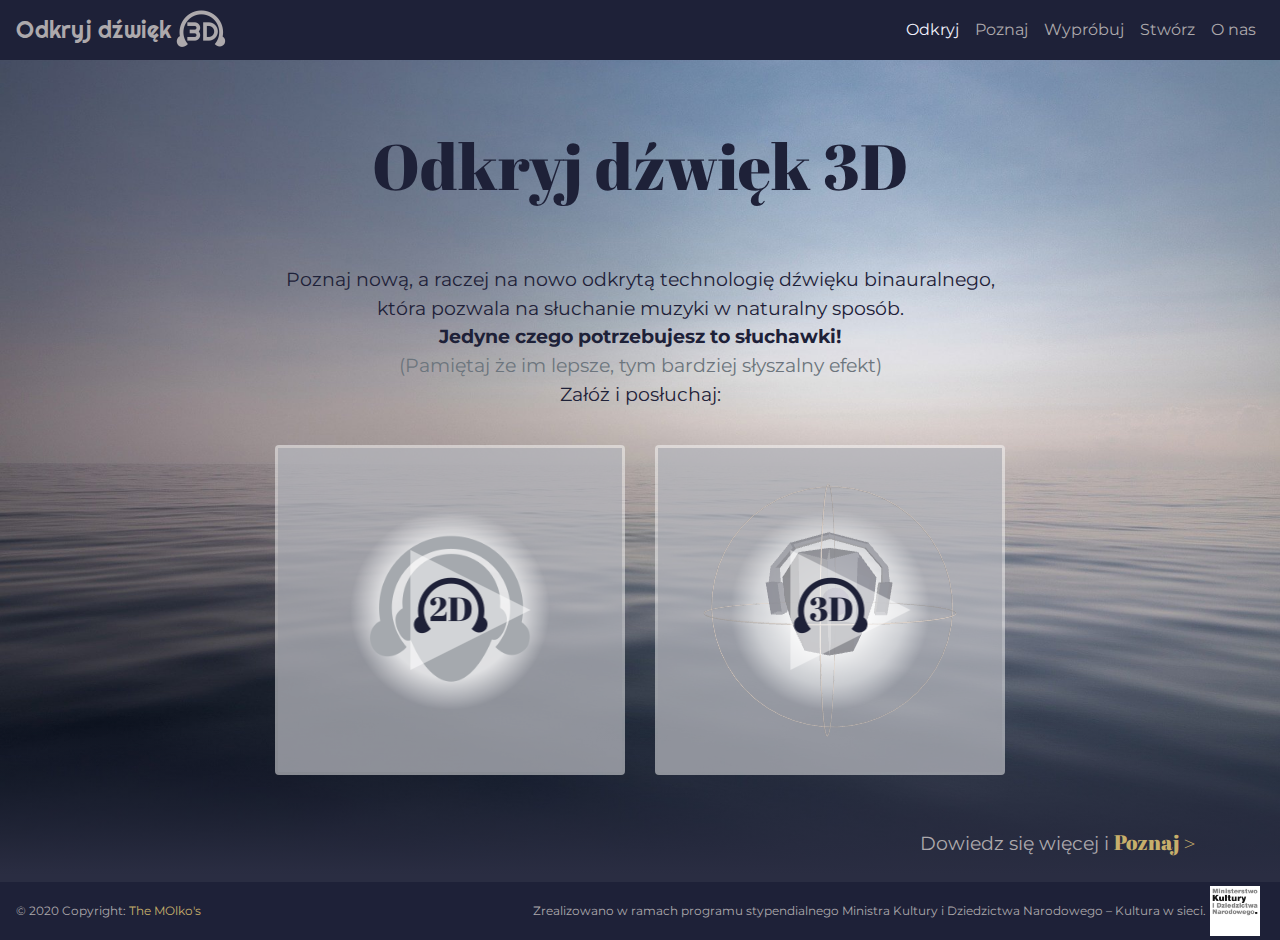
==== index.html @ d0518690 "Improved page appearance" ====
<!DOCTYPE html>
<html lang="en">
<head>
  <meta charset="UTF-8">
  <meta name="viewport" content="width=device-width, initial-scale=1.0, shrink-to-fit=no">
  <link rel="icon" href="/favicon.ico"/>
  <link href="https://fonts.googleapis.com/css2?family=Kaushan+Script&display=swap" rel="stylesheet">
  <link href="https://fonts.googleapis.com/css2?family=Abril+Fatface&family=Montserrat&display=swap" rel="stylesheet">
  <link href="https://fonts.googleapis.com/css2?family=Montserrat&display=swap" rel="stylesheet">
  <link href="https://fonts.googleapis.com/css2?family=Righteous&display=swap" rel="stylesheet">
  <link href="https://fonts.googleapis.com/css2?family=Roboto+Slab&display=swap" rel="stylesheet">
  <link rel="stylesheet" href="/libraries/bootstrap.min.css">
  <link rel="stylesheet" href="/main.css">
  <title>Odkryj dźwięk 3D</title>
</head>
<body class="bg-second">

  <nav class="navbar sticky-top navbar-expand-md bg-main navbar-dark py-0">

    <a class="navbar-brand align-items-center" href="/">
      <span class="d-md-inline-block logo-text align-middle txt-light d-none">Odkryj dźwięk</span>
      <img src="/images/logo-light.png" alt="Logo" class="d-inline-block mr-2 mt-0 " width="50" height="50">
    </a>

    <button class="navbar-toggler" type="button" data-toggle="collapse" data-target="#navbarTogglerDemo01" aria-controls="navbarTogglerDemo01" aria-expanded="false" aria-label="Toggle navigation">
      <span class="navbar-toggler-icon"></span>
    </button>

    <div class="collapse navbar-collapse" id="navbarTogglerDemo01">
      <ul class="navbar-nav ml-auto mt-2 mt-md-0">
        <li class="nav-item active">
          <a class="nav-link disabled" href="/">Odkryj<span class="sr-only">(current)</span></a>
        </li>
        <li class="nav-item">
          <a class="nav-link" href="/learn">Poznaj</a>
        </li>
        <li class="nav-item">
          <a class="nav-link" href="/sandbox">Wypróbuj</a>
        </li>
        <li class="nav-item">
          <a class="nav-link" href="/create">Stwórz</a>
        </li>
        <li class="nav-item">
          <a class="nav-link" href="/about">O nas</a>
        </li>
      </ul>
    </div>

  </nav>

  <div class="background-image">

    <section class="header">
      <div class="content mt-4 mb-0 mt-md-5">
        <h1 class="font-sherrif">Odkryj dźwięk 3D</h1>
      </div>
    </section>
  
    <div class="container">
      <div class="row">
        <div class="col-md-12 text-center p-3 mb-0" style="height: fit-content;">
          <p class="m-3">Poznaj nową, a raczej na nowo odkrytą technologię dźwięku binauralnego, 
            <br>która pozwala na słuchanie muzyki w naturalny sposób. </h1>
            <br><b>Jedyne czego potrzebujesz to słuchawki!</b><br>
            <span class="text-muted">(Pamiętaj że im lepsze, tym bardziej słyszalny efekt)</span><br>
            Załóż i posłuchaj:
          </p>              
        </div>
      </div>
      <div class="row mb-5">
        <div class="col-0 col-lg-2"></div>
        <div id="canvas0" class="col-md-6 col-lg-4 canvas-container my-1">
          <button class="start btn"><img src="/images/play-button-2d-dark.png" class="start-triangle" alt="start button" width="120" height="120"></button>
          <div class="canvas-holder canvas-2d" name="test1">
            <img src="/images/glowa-2d-dark.png" alt="Głowa w 2d" style="z-index:1; width:200px; height:auto"><div class="canvas-bg-container"><div></div></div>
          </div>
        </div>
        <div id="canvas1" class="col-md-6 col-lg-4 canvas-container my-1">
          <button class="start btn"><img src="/images/play-button-3d-dark.png" class="start-triangle" alt="start button" width="120" height="120"></button>
          <div class="canvas-holder canvas-3d" name="test1"><div class="canvas-bg-container"><div></div></div></div>
          <img src="/images/gradient.png" alt="gradient tła" class="gradient" style="width:200px; z-index: 0;">
        </div>
      </div>
    </div>

    <section class="ending">
      <div class="container mb-2">
        <div class="row">
          <p class="float-right txt-light col-12 text-right">Dowiedz się więcej i <a href="/learn" class="font-sherrif continue-link">Poznaj ></a></p>
        </div>
      </div>
    </section>

  </div>

  

  <footer class="bg-main footer d-flex justify-content-between align-items-center px-3">
    <div class="footer-copyright text-center txt-light txt-footer">© 2020 Copyright:
      <a href="/about"> The MOlko's</a>
    </div>

    <div class="text-right txt-footer d-flex flex-row align-items-center">
      <span class="txt-light d-none d-md-inline-block">Zrealizowano w ramach programu stypendialnego 
      Ministra Kultury i Dziedzictwa Narodowego – Kultura w sieci.</span>
      <img src="/images/mkidn_greyscale.jpg" class="logo-ministerstwa m-1" alt="Logo Ministerstwa Kultury i Dziedzictwa Narodowego">
    </div>
  </footer>

  <script src="/libraries/jquery-3.5.1.slim.min.js"></script>
  <script src="/libraries/popper.min.js"></script>
  <script src="/libraries/bootstrap.min.js"></script>
  <script src="/libraries/three.min.js"></script>
  <script src="/libraries/GLTFLoader.js"></script>
  <script src="/app.js"></script>
</body>
</html>
---- main.css ----
* {
    box-sizing: border-box;
    font-family: 'Montserrat', sans-serif;
    color: #1e2138;
}

html {
    font-size: 14px;
}

.font-sherrif {
    font-family: 'Abril Fatface', cursive;
}

.txt-light {
    color: #ada9ac;
}

.txt-dark {
    color: #1e2138;
}

p {
    font-size: 1.2rem;
}

ul {
    list-style: none;
}

.continue-link {
    font-size: 1.3rem;
}

.logo-text {
    font-size: 23px;
    font-family: 'Righteous', cursive;
}

.nav-link {
    font-size: 16px;
    color: #ada9ac !important;
}

.nav-link.disabled {
    color: #f1f1fd !important;
}

.bg-main {
    background-color: #1e2138;
}

.bg-second {
    background-color: #2a2d42;
}

.background-image {
    background: linear-gradient( rgba(0, 0, 0, 0) 80%, rgba(42, 45, 66, 1)), url("./images/sea-3652697_1920.jpg");
    background-position: center;
    background-repeat: no-repeat;
    background-size: cover;
}

.background-image-header {
    background: linear-gradient( rgba(0, 0, 0, 0) 80%, rgba(42, 45, 66, 1)), url("./images/sea-3652697_1920.jpg");
    background-position: center;
    background-repeat: no-repeat;
    background-size: 150%;
}

section.header {
    width: 100%;
    display: flex;
    justify-content: center;
    align-items: center;
    padding: 20px;
}

.canvas-container {
    position: relative;
    display: flex;
    z-index: 2;
}

.start.btn {
    background-color: rgba(250, 250, 250, 0.5);
    width: 100%;
    height: 330px;
    z-index: 2;
    transition: 0.3s;
}
.start.btn.hidden {
    opacity: 0;
}

.start-triangle {
    transform: translate(17%);
}

.canvas-holder {
    position: absolute;
    top: 0;
    left: 0;
    width: 100%;
    height: 100%;
    display: flex;
    align-items: center;
    justify-content: center;
}

.canvas-bg-container {
    position: absolute;
    width: 100%;
    height: 100%;
    padding-left: 18px;
    padding-right: 18px;
    padding-top: 3px;
    padding-bottom: 3px;
    z-index: 0;
}

.canvas-bg-container div {
    width: 100%;
    height: 100%;
    background-color: rgba(42, 45, 66, 0.5);
    z-index: 0;
}

.sticky-footer {
    position: absolute;
    bottom: 0px;
    width: 100%;
}

.txt-footer {
    font-size: 12px;
}

.logo-ministerstwa {
    height: 50px;
    width: auto;
}

h1{
    text-align: center;
    font-size: 4rem;
}

h2 {
    font-size: 1.6rem;
}

h3 {
    font-size: 1.4rem;
}

h4 {
    font-size: 1.2rem;
}

a {
    color: #c7af6b  ;
}

a:hover {
    text-decoration: underline;
    color: #c7af6b  ;
}

.gradient {
    position: absolute;
    top: 50%;
    left: 50%;
    transform: translate(-50%,-50%);
    z-index: 1;
}

@media (min-width: 768px) { 
    .txt-md-light {
        color: #ada9ac;
    }
    
    .txt-md-dark {
        color: #1e2138;
    }

    html {
        font-size: 16px;
    }

    .background-image-header {
        background-size: cover;
    }
/*
    p {
        font-size: 1.2rem;
    }

    h2 {
        font-size: 2.2rem;
    }

    h3 {
        font-size: 1.75rem;
    }

    h4 {
        font-size: 1.3rem;
    }*/
 }
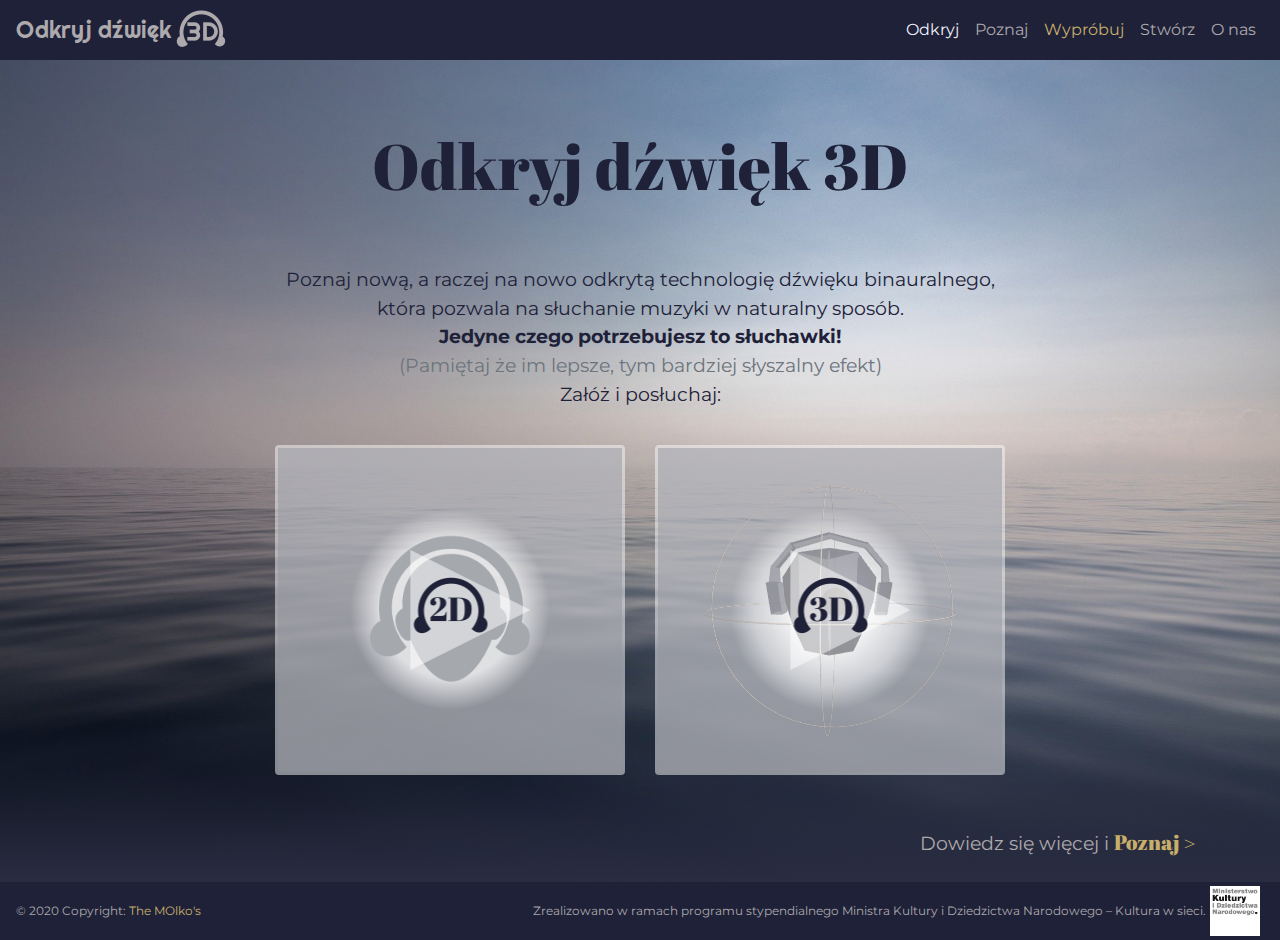
==== commit cf139998: "Fixed button press and not-stickig footer problems" ====
--- a/index.html
+++ b/index.html
@@ -1,5 +1,5 @@
 <!DOCTYPE html>
-<html lang="en">
+<html lang="en" class="h-100">
 <head>
   <meta charset="UTF-8">
   <meta name="viewport" content="width=device-width, initial-scale=1.0, shrink-to-fit=no">
@@ -13,7 +13,7 @@
   <link rel="stylesheet" href="/main.css">
   <title>Odkryj dźwięk 3D</title>
 </head>
-<body class="bg-second">
+<body class="bg-second d-flex flex-column h-100">
 
   <nav class="navbar sticky-top navbar-expand-md bg-main navbar-dark py-0">
 
@@ -35,7 +35,7 @@
           <a class="nav-link" href="/learn">Poznaj</a>
         </li>
         <li class="nav-item">
-          <a class="nav-link" href="/sandbox">Wypróbuj</a>
+          <a id="sandboxlink" class="nav-link" href="/sandbox">Wypróbuj</a>
         </li>
         <li class="nav-item">
           <a class="nav-link" href="/create">Stwórz</a>
@@ -48,7 +48,7 @@
 
   </nav>
 
-  <div class="background-image">
+  <div class="background-image flex-shrink-0">
 
     <section class="header">
       <div class="content mt-4 mb-0 mt-md-5">
@@ -93,9 +93,7 @@
 
   </div>
 
-  
-
-  <footer class="bg-main footer d-flex justify-content-between align-items-center px-3">
+  <footer class="bg-main footer d-flex justify-content-between align-items-center px-3 mt-auto">
     <div class="footer-copyright text-center txt-light txt-footer">© 2020 Copyright:
       <a href="/about"> The MOlko's</a>
     </div>
--- a/main.css
+++ b/main.css
@@ -158,6 +158,10 @@
     font-size: 1.2rem;
 }
 
+#sandboxlink {
+    color: #c7af6b  !important;
+}
+
 a {
     color: #c7af6b  ;
 }
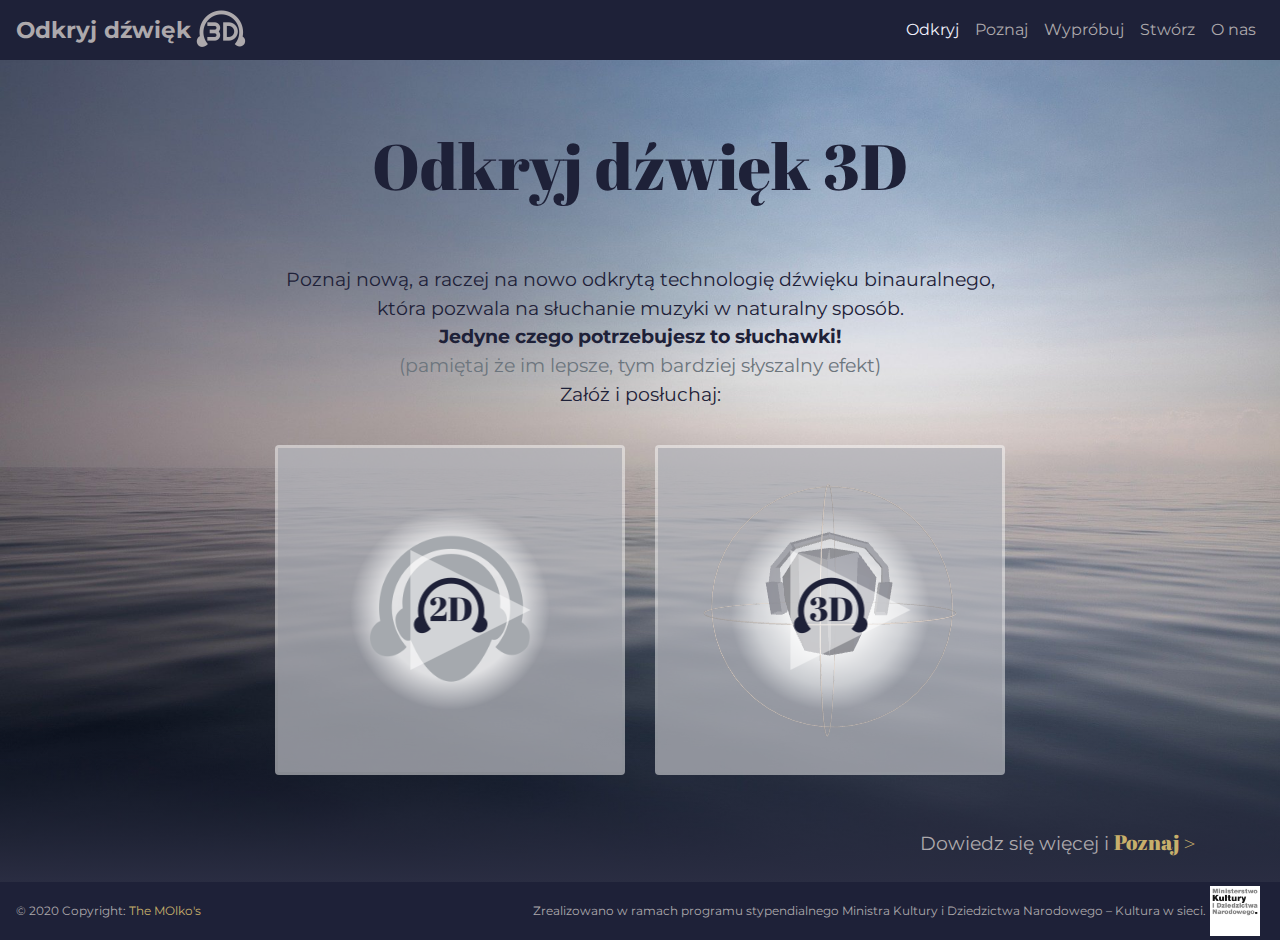
==== commit f7e94de3: "Minor text styling changes" ====
--- a/index.html
+++ b/index.html
@@ -62,7 +62,7 @@
           <p class="m-3">Poznaj nową, a raczej na nowo odkrytą technologię dźwięku binauralnego, 
             <br>która pozwala na słuchanie muzyki w naturalny sposób. </h1>
             <br><b>Jedyne czego potrzebujesz to słuchawki!</b><br>
-            <span class="text-muted">(Pamiętaj że im lepsze, tym bardziej słyszalny efekt)</span><br>
+            <span class="text-muted">(pamiętaj że im lepsze, tym bardziej słyszalny efekt)</span><br>
             Załóż i posłuchaj:
           </p>              
         </div>
--- a/main.css
+++ b/main.css
@@ -34,7 +34,8 @@
 
 .logo-text {
     font-size: 23px;
-    font-family: 'Righteous', cursive;
+    font-family: 'Montserrat', cursive;
+    font-weight: bold;
 }
 
 .nav-link {
@@ -158,10 +159,6 @@
     font-size: 1.2rem;
 }
 
-#sandboxlink {
-    color: #c7af6b  !important;
-}
-
 a {
     color: #c7af6b  ;
 }
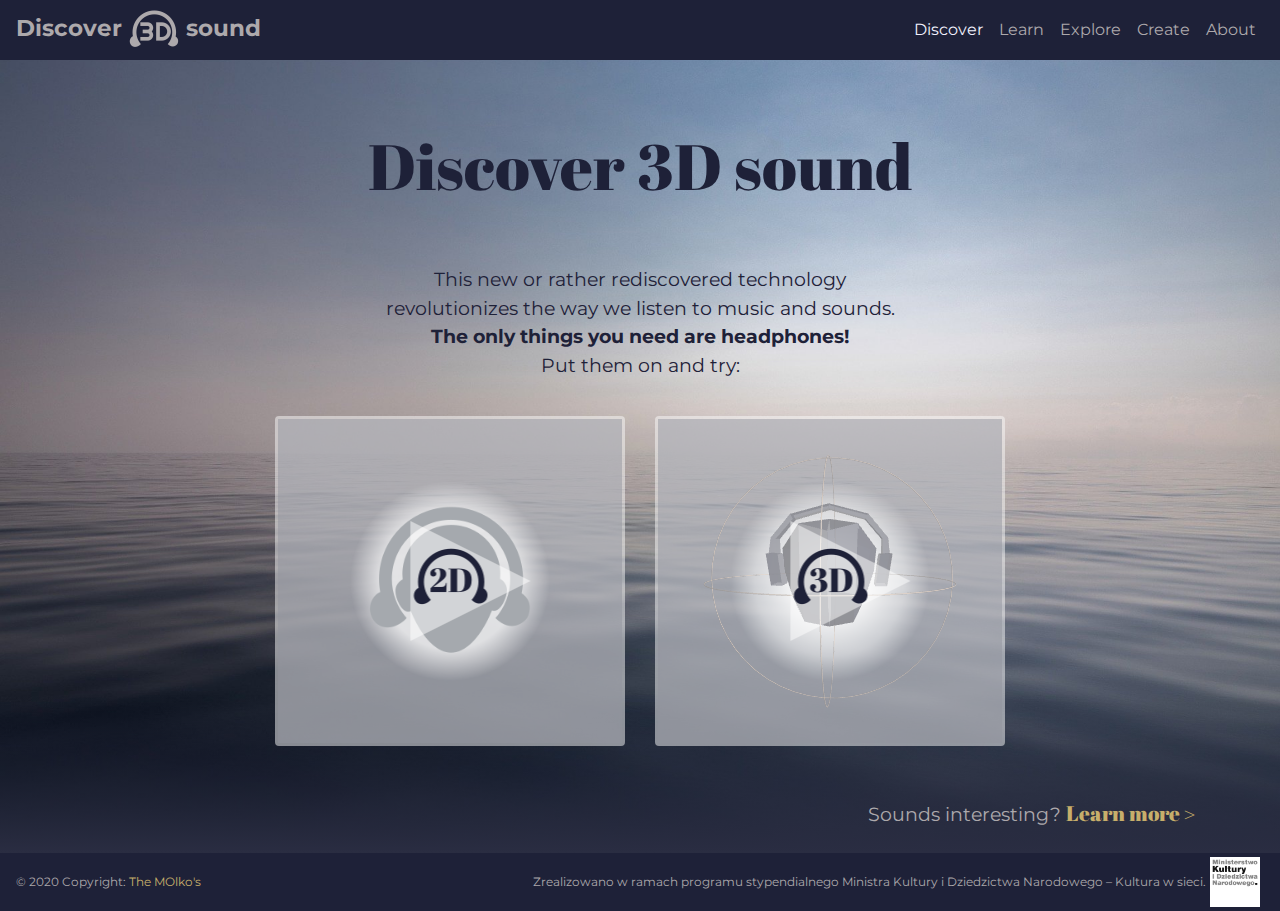
==== commit d3abbe93: "Translated to en" ====
--- a/index.html
+++ b/index.html
@@ -18,8 +18,9 @@
   <nav class="navbar sticky-top navbar-expand-md bg-main navbar-dark py-0">
 
     <a class="navbar-brand align-items-center" href="/">
-      <span class="d-md-inline-block logo-text align-middle txt-light d-none">Odkryj dźwięk</span>
-      <img src="/images/logo-light.png" alt="Logo" class="d-inline-block mr-2 mt-0 " width="50" height="50">
+      <span class="d-md-inline-block logo-text align-middle txt-light d-none">Discover 
+        <img src="/images/logo-light.png" alt="Logo" class="d-inline-block mt-0 " width="50" height="50">
+       sound</span>
     </a>
 
     <button class="navbar-toggler" type="button" data-toggle="collapse" data-target="#navbarTogglerDemo01" aria-controls="navbarTogglerDemo01" aria-expanded="false" aria-label="Toggle navigation">
@@ -29,19 +30,19 @@
     <div class="collapse navbar-collapse" id="navbarTogglerDemo01">
       <ul class="navbar-nav ml-auto mt-2 mt-md-0">
         <li class="nav-item active">
-          <a class="nav-link disabled" href="/">Odkryj<span class="sr-only">(current)</span></a>
+          <a class="nav-link disabled" href="/">Discover<span class="sr-only">(current)</span></a>
         </li>
         <li class="nav-item">
-          <a class="nav-link" href="/learn">Poznaj</a>
+          <a class="nav-link" href="/learn">Learn</a>
         </li>
         <li class="nav-item">
-          <a id="sandboxlink" class="nav-link" href="/sandbox">Wypróbuj</a>
+          <a id="sandboxlink" class="nav-link" href="/sandbox">Explore</a>
         </li>
         <li class="nav-item">
-          <a class="nav-link" href="/create">Stwórz</a>
+          <a class="nav-link" href="/create">Create</a>
         </li>
         <li class="nav-item">
-          <a class="nav-link" href="/about">O nas</a>
+          <a class="nav-link" href="/about">About</a>
         </li>
       </ul>
     </div>
@@ -52,18 +53,17 @@
 
     <section class="header">
       <div class="content mt-4 mb-0 mt-md-5">
-        <h1 class="font-sherrif">Odkryj dźwięk 3D</h1>
+        <h1 class="font-sherrif">Discover 3D sound</h1>
       </div>
     </section>
   
     <div class="container">
       <div class="row">
         <div class="col-md-12 text-center p-3 mb-0" style="height: fit-content;">
-          <p class="m-3">Poznaj nową, a raczej na nowo odkrytą technologię dźwięku binauralnego, 
-            <br>która pozwala na słuchanie muzyki w naturalny sposób. </h1>
-            <br><b>Jedyne czego potrzebujesz to słuchawki!</b><br>
-            <span class="text-muted">(pamiętaj że im lepsze, tym bardziej słyszalny efekt)</span><br>
-            Załóż i posłuchaj:
+          <p class="m-3">This new or rather rediscovered technology
+            <br> revolutionizes the way we listen to music and sounds.
+            <br><b>The only things you need are headphones!</b><br>
+            Put them on and try:
           </p>              
         </div>
       </div>
@@ -72,13 +72,13 @@
         <div id="canvas0" class="col-md-6 col-lg-4 canvas-container my-1">
           <button class="start btn"><img src="/images/play-button-2d-dark.png" class="start-triangle" alt="start button" width="120" height="120"></button>
           <div class="canvas-holder canvas-2d" name="test1">
-            <img src="/images/glowa-2d-dark.png" alt="Głowa w 2d" style="z-index:1; width:200px; height:auto"><div class="canvas-bg-container"><div></div></div>
+            <img src="/images/glowa-2d-dark.png" alt="Head in 2D" style="z-index:1; width:200px; height:auto"><div class="canvas-bg-container"><div></div></div>
           </div>
         </div>
         <div id="canvas1" class="col-md-6 col-lg-4 canvas-container my-1">
           <button class="start btn"><img src="/images/play-button-3d-dark.png" class="start-triangle" alt="start button" width="120" height="120"></button>
           <div class="canvas-holder canvas-3d" name="test1"><div class="canvas-bg-container"><div></div></div></div>
-          <img src="/images/gradient.png" alt="gradient tła" class="gradient" style="width:200px; z-index: 0;">
+          <img src="/images/gradient.png" alt="background-gradien" class="gradient" style="width:200px; z-index: 0;">
         </div>
       </div>
     </div>
@@ -86,7 +86,7 @@
     <section class="ending">
       <div class="container mb-2">
         <div class="row">
-          <p class="float-right txt-light col-12 text-right">Dowiedz się więcej i <a href="/learn" class="font-sherrif continue-link">Poznaj ></a></p>
+          <p class="float-right txt-light col-12 text-right">Sounds interesting? <a href="/learn" class="font-sherrif continue-link">Learn more ></a></p>
         </div>
       </div>
     </section>
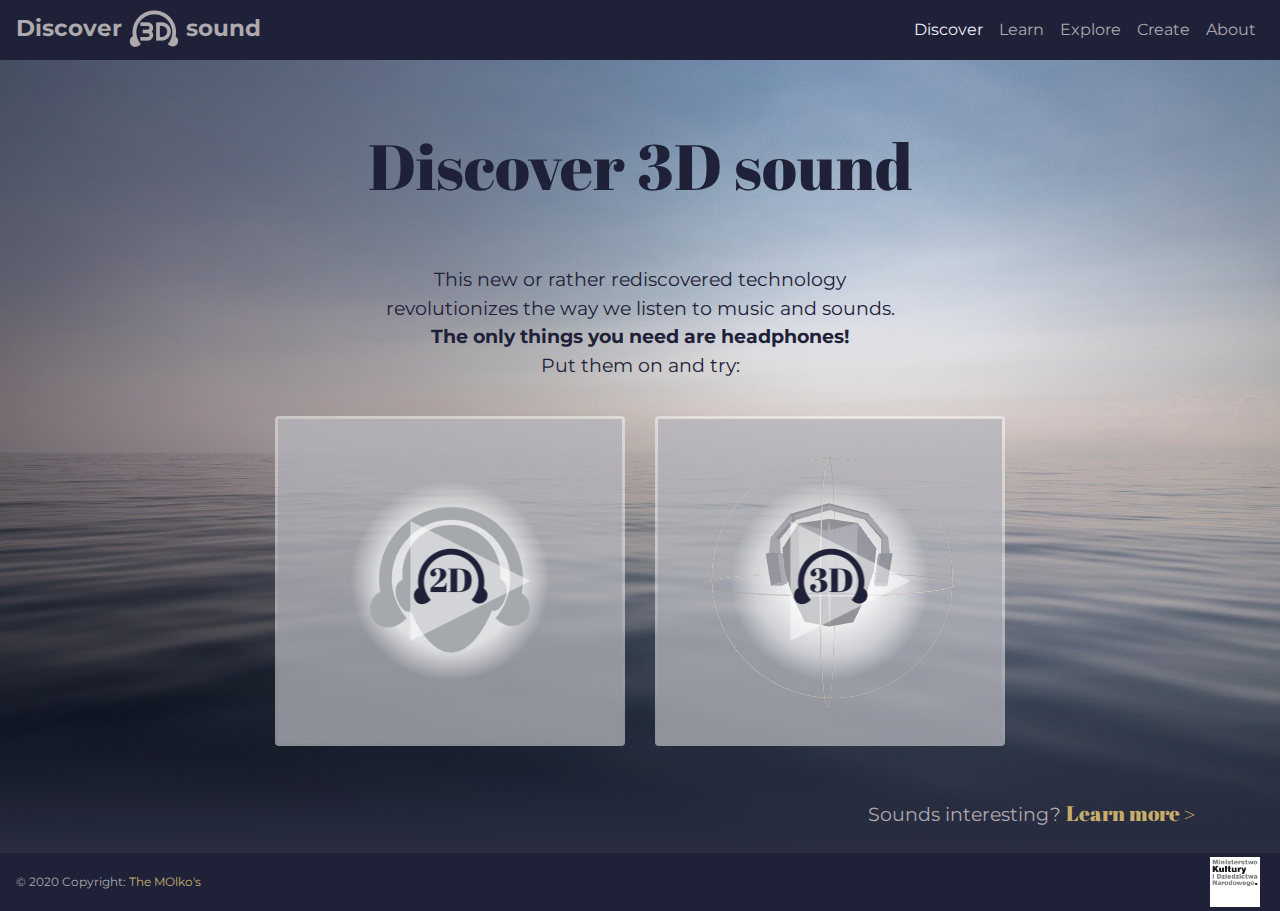
==== commit c3928fda: "Stylistic changes" ====
--- a/index.html
+++ b/index.html
@@ -99,8 +99,6 @@
     </div>
 
     <div class="text-right txt-footer d-flex flex-row align-items-center">
-      <span class="txt-light d-none d-md-inline-block">Zrealizowano w ramach programu stypendialnego 
-      Ministra Kultury i Dziedzictwa Narodowego – Kultura w sieci.</span>
       <img src="/images/mkidn_greyscale.jpg" class="logo-ministerstwa m-1" alt="Logo Ministerstwa Kultury i Dziedzictwa Narodowego">
     </div>
   </footer>
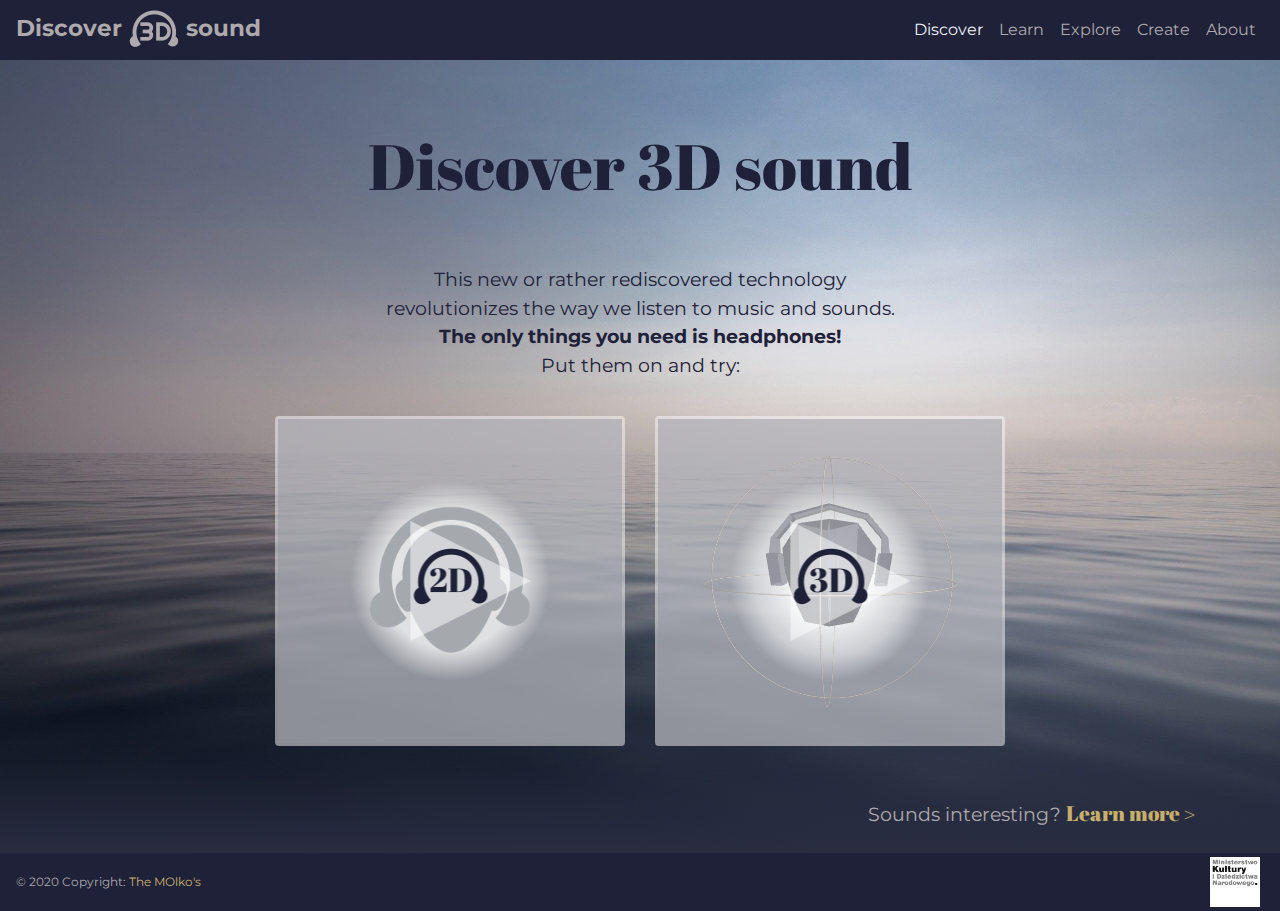
==== commit 6c491f16: "Stylistic changes" ====
--- a/index.html
+++ b/index.html
@@ -11,7 +11,7 @@
   <link href="https://fonts.googleapis.com/css2?family=Roboto+Slab&display=swap" rel="stylesheet">
   <link rel="stylesheet" href="/libraries/bootstrap.min.css">
   <link rel="stylesheet" href="/main.css">
-  <title>Odkryj dźwięk 3D</title>
+  <title>Discover 3D sound</title>
 </head>
 <body class="bg-second d-flex flex-column h-100">
 
@@ -62,7 +62,7 @@
         <div class="col-md-12 text-center p-3 mb-0" style="height: fit-content;">
           <p class="m-3">This new or rather rediscovered technology
             <br> revolutionizes the way we listen to music and sounds.
-            <br><b>The only things you need are headphones!</b><br>
+            <br><b>The only things you need is headphones!</b><br>
             Put them on and try:
           </p>              
         </div>
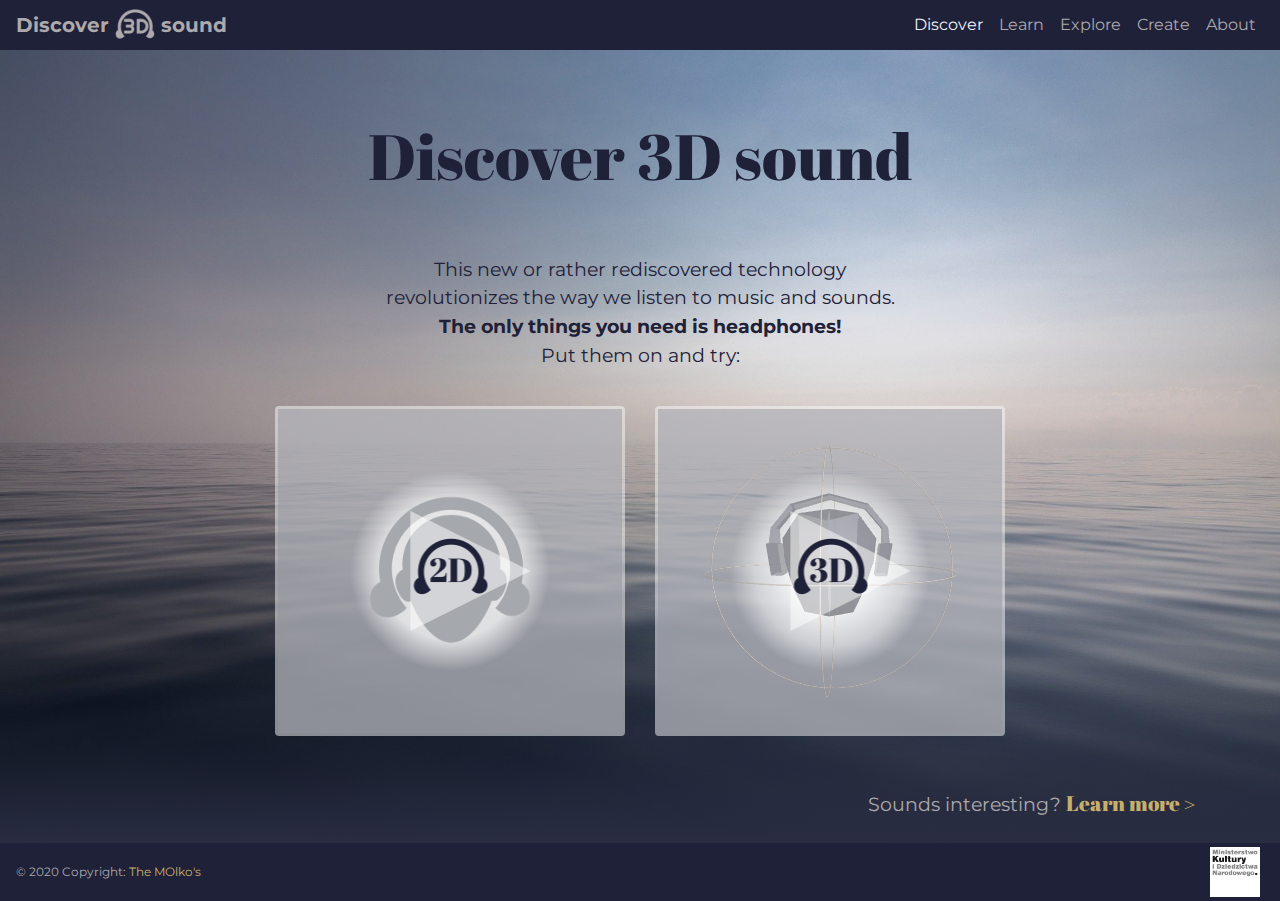
==== commit a699a245: "Changed logo" ====
--- a/index.html
+++ b/index.html
@@ -17,10 +17,9 @@
 
   <nav class="navbar sticky-top navbar-expand-md bg-main navbar-dark py-0">
 
-    <a class="navbar-brand align-items-center" href="/">
-      <span class="d-md-inline-block logo-text align-middle txt-light d-none">Discover 
-        <img src="/images/logo-light.png" alt="Logo" class="d-inline-block mt-0 " width="50" height="50">
-       sound</span>
+    <a class="navbar-brand align-items-center pt-2" href="/">
+      <span class="logo-text align-middle txt-light">Discover <img src="/images/logo-light.png" alt="Logo" class="d-inline-block" style="margin-top: -0.2rem" width="40" height="40"> sound</span>
+      
     </a>
 
     <button class="navbar-toggler" type="button" data-toggle="collapse" data-target="#navbarTogglerDemo01" aria-controls="navbarTogglerDemo01" aria-expanded="false" aria-label="Toggle navigation">
--- a/main.css
+++ b/main.css
@@ -33,7 +33,7 @@
 }
 
 .logo-text {
-    font-size: 23px;
+    font-size: 20px;
     font-family: 'Montserrat', cursive;
     font-weight: bold;
 }
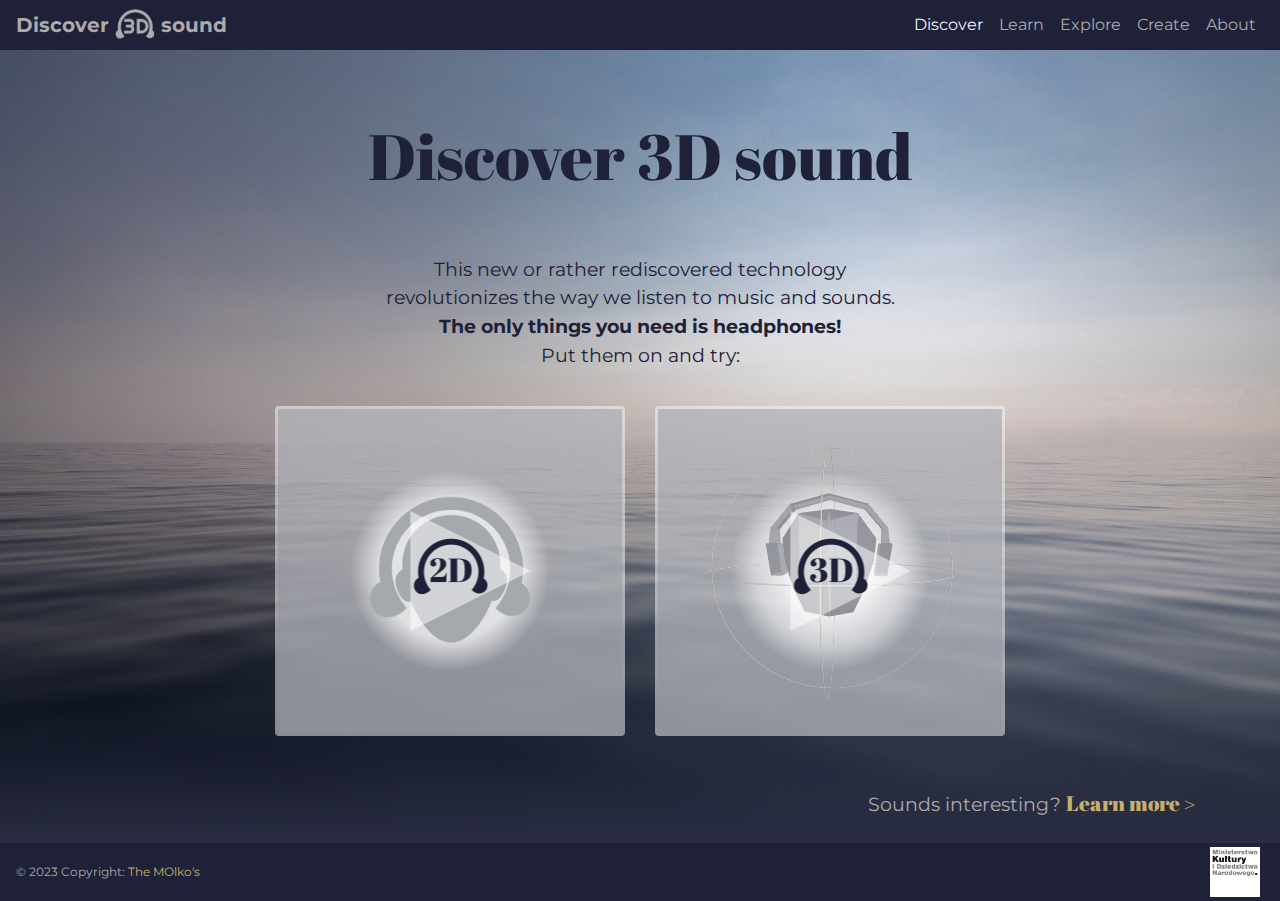
==== commit 143c83c8: "Updated copyright year" ====
--- a/index.html
+++ b/index.html
@@ -93,7 +93,7 @@
   </div>
 
   <footer class="bg-main footer d-flex justify-content-between align-items-center px-3 mt-auto">
-    <div class="footer-copyright text-center txt-light txt-footer">© 2020 Copyright:
+    <div class="footer-copyright text-center txt-light txt-footer">© 2023 Copyright:
       <a href="/about"> The MOlko's</a>
     </div>
 
